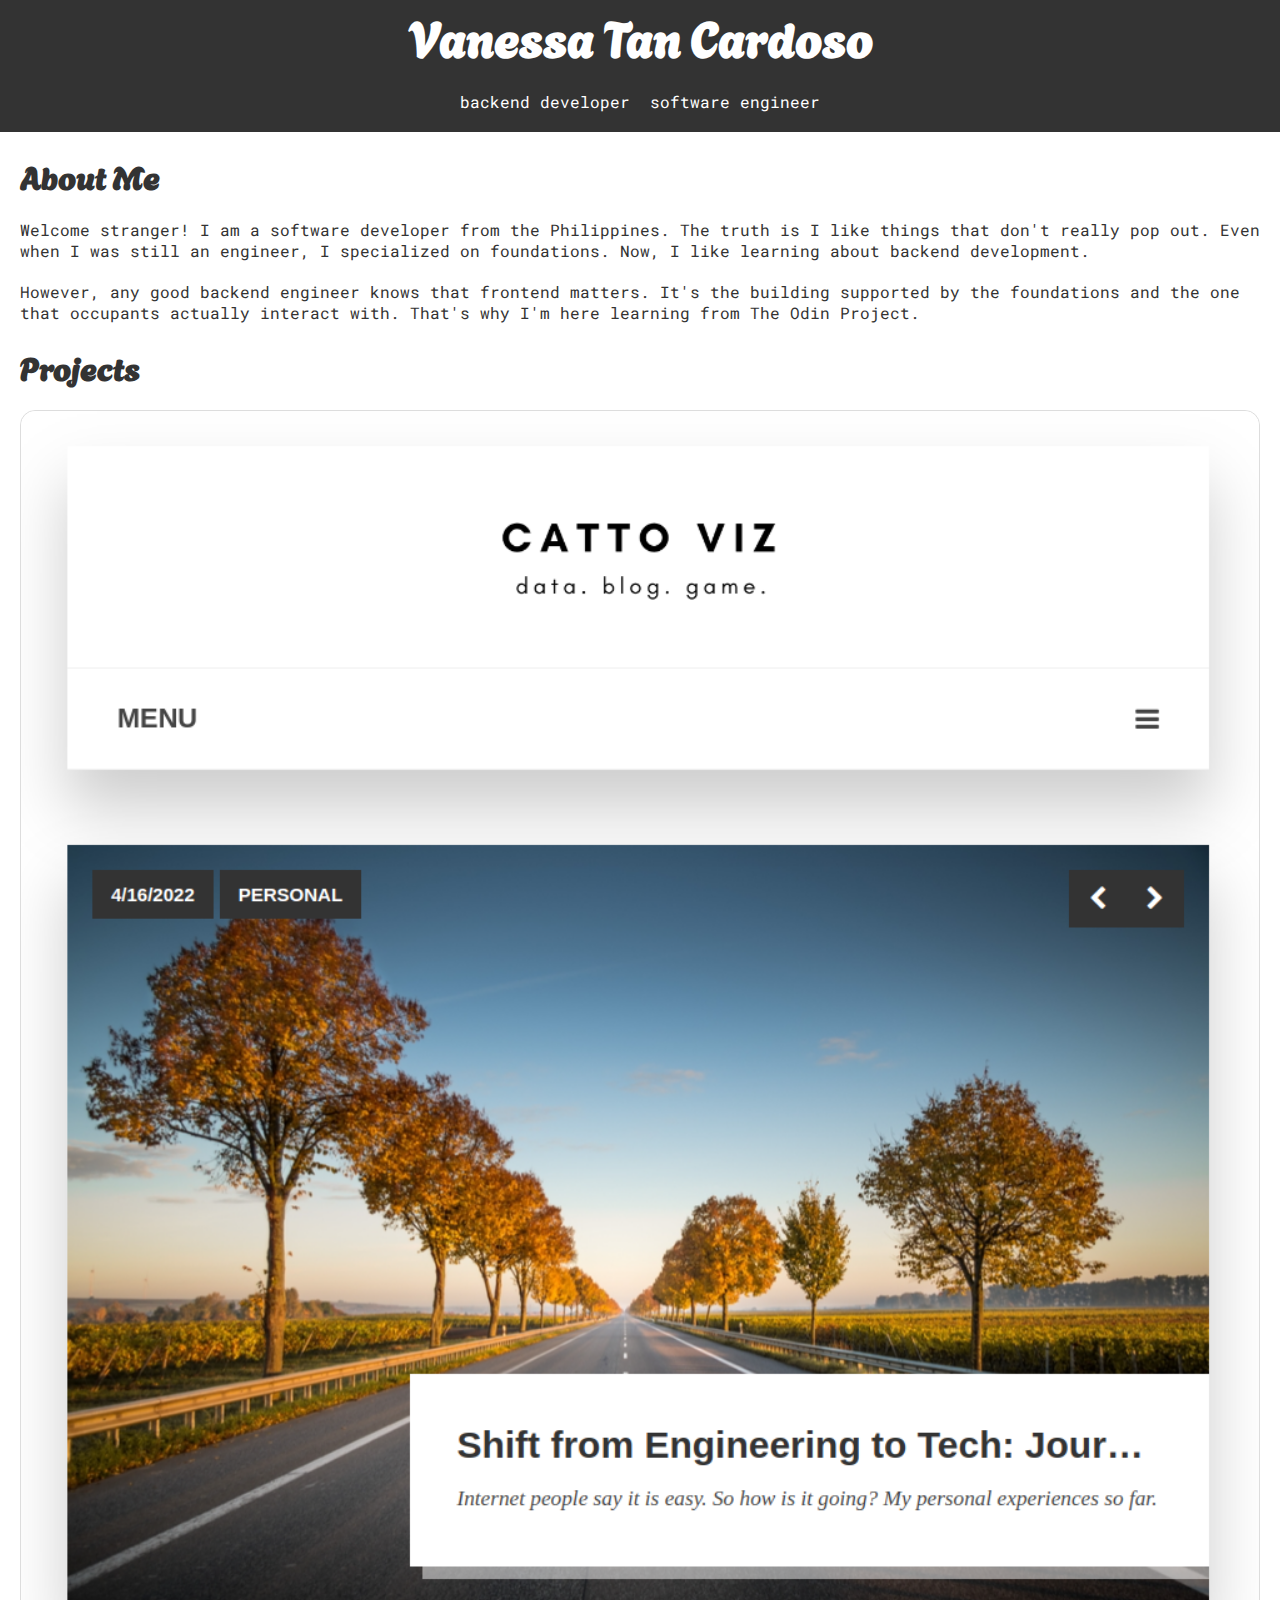
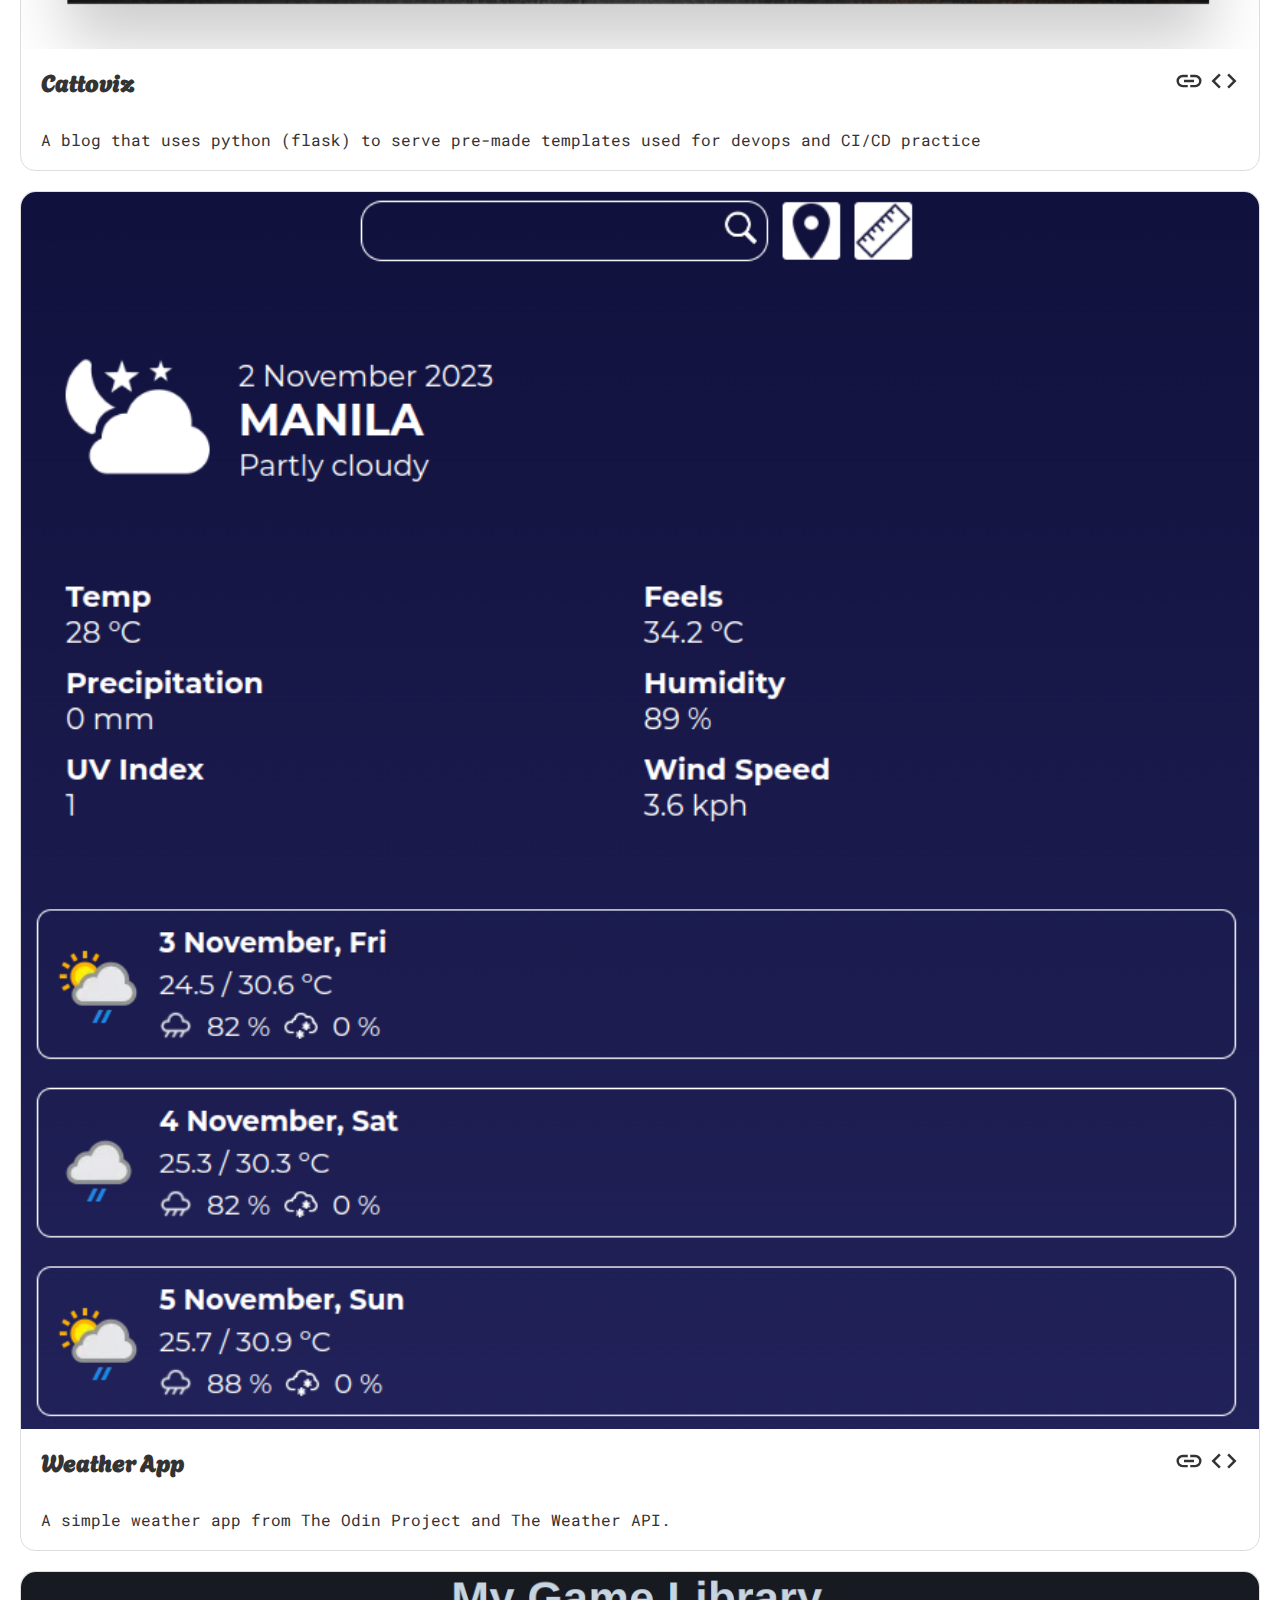
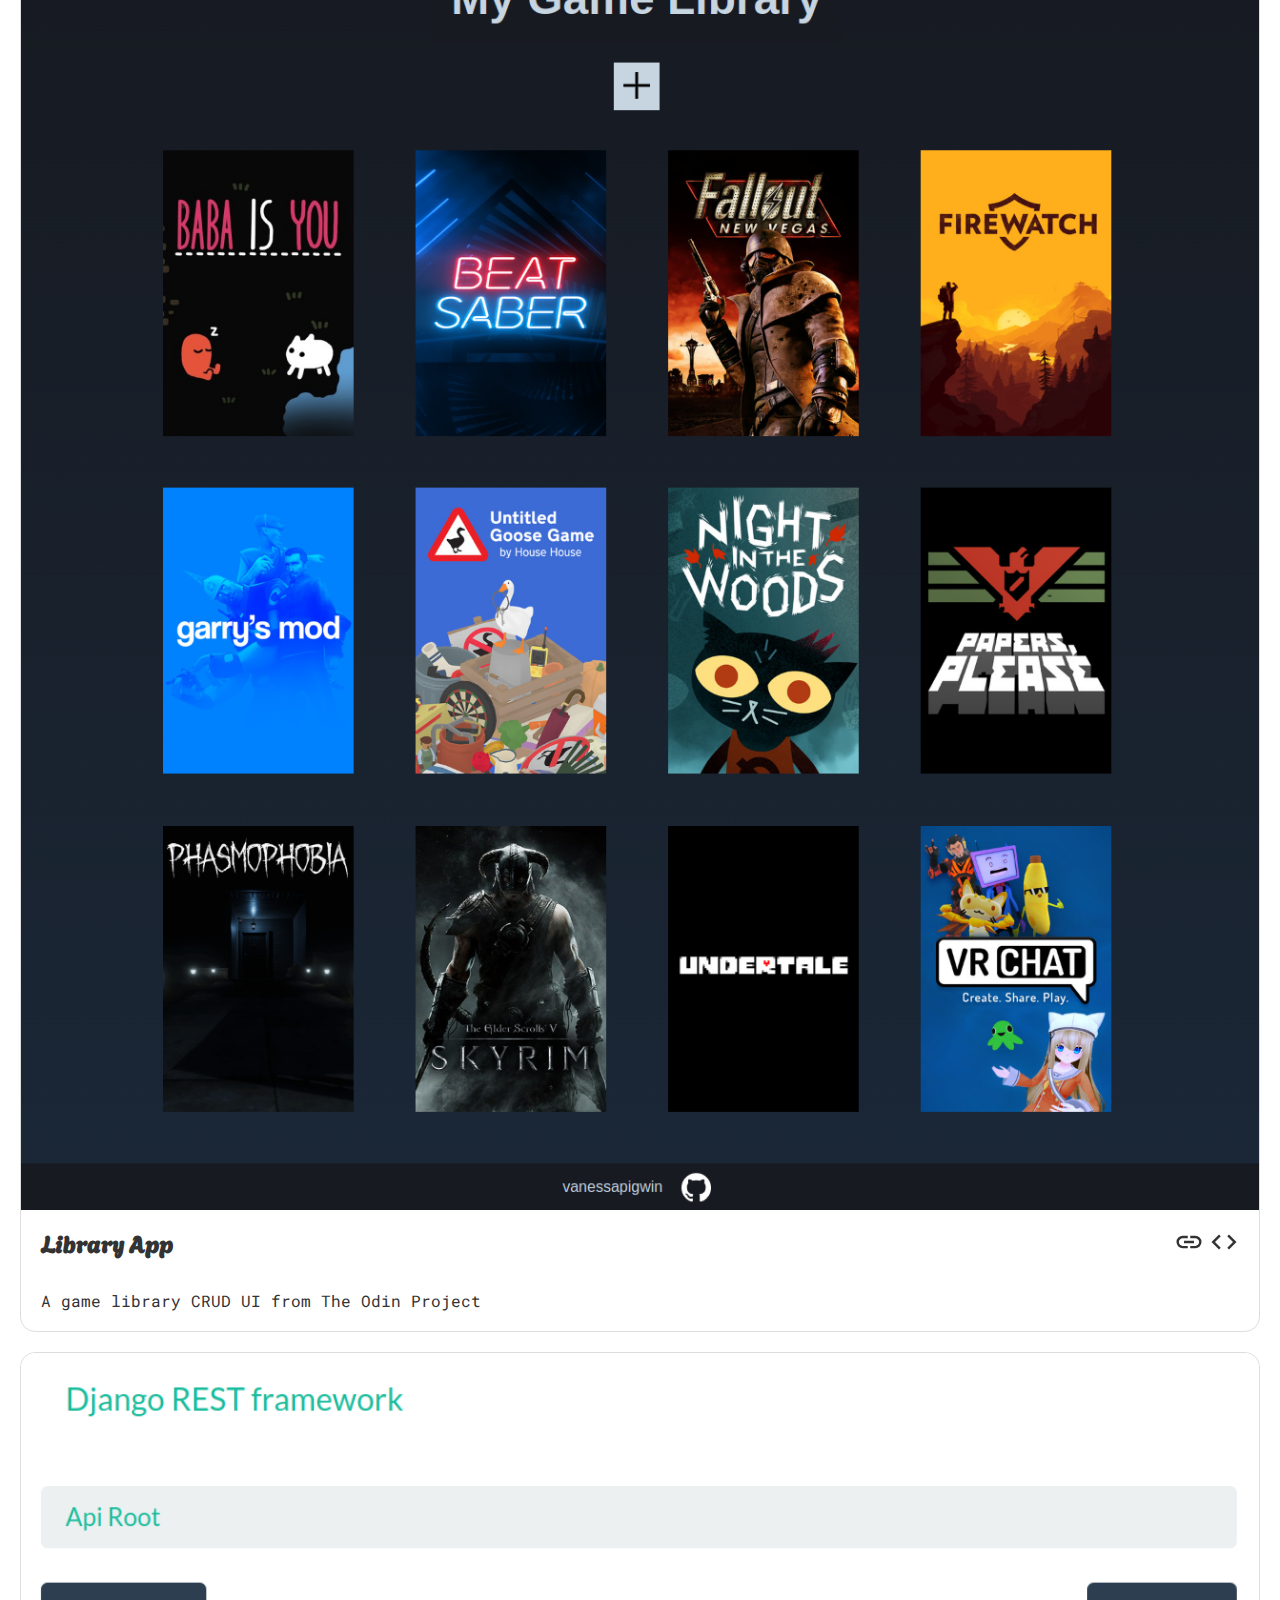
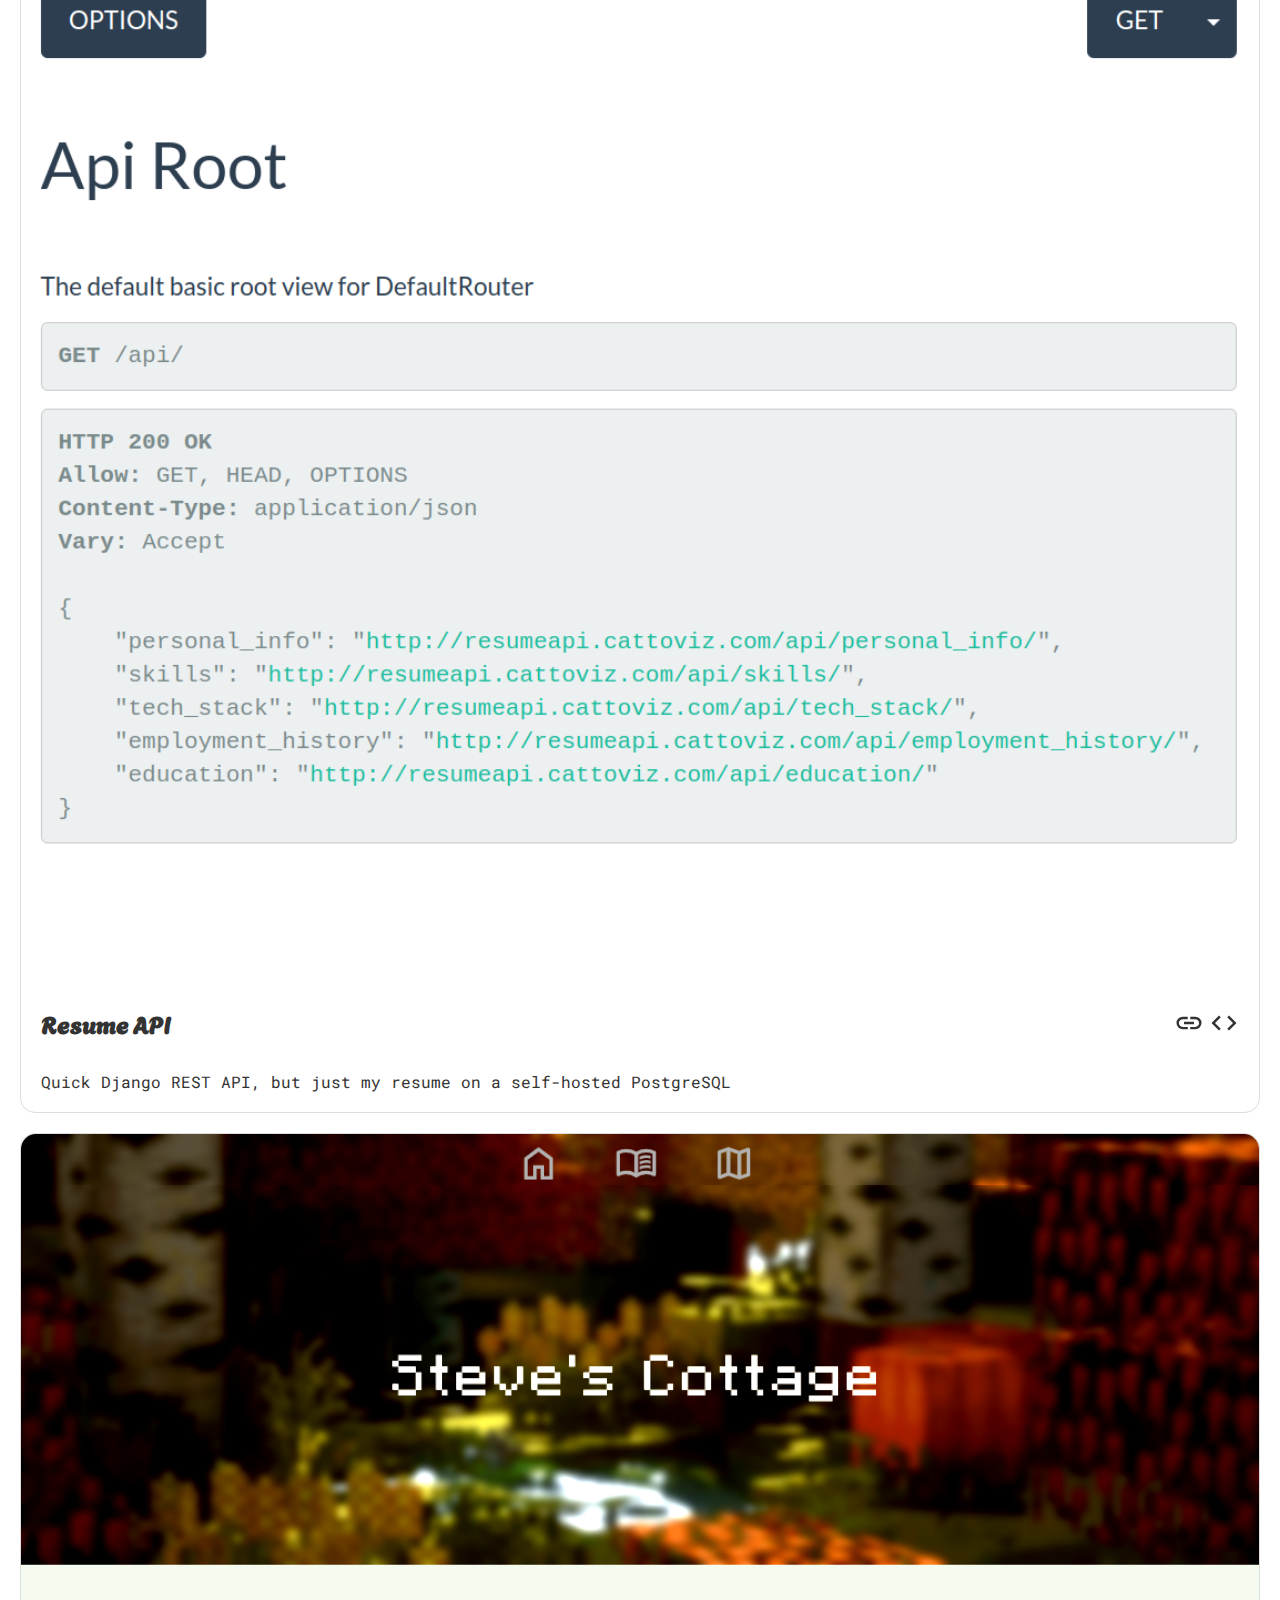
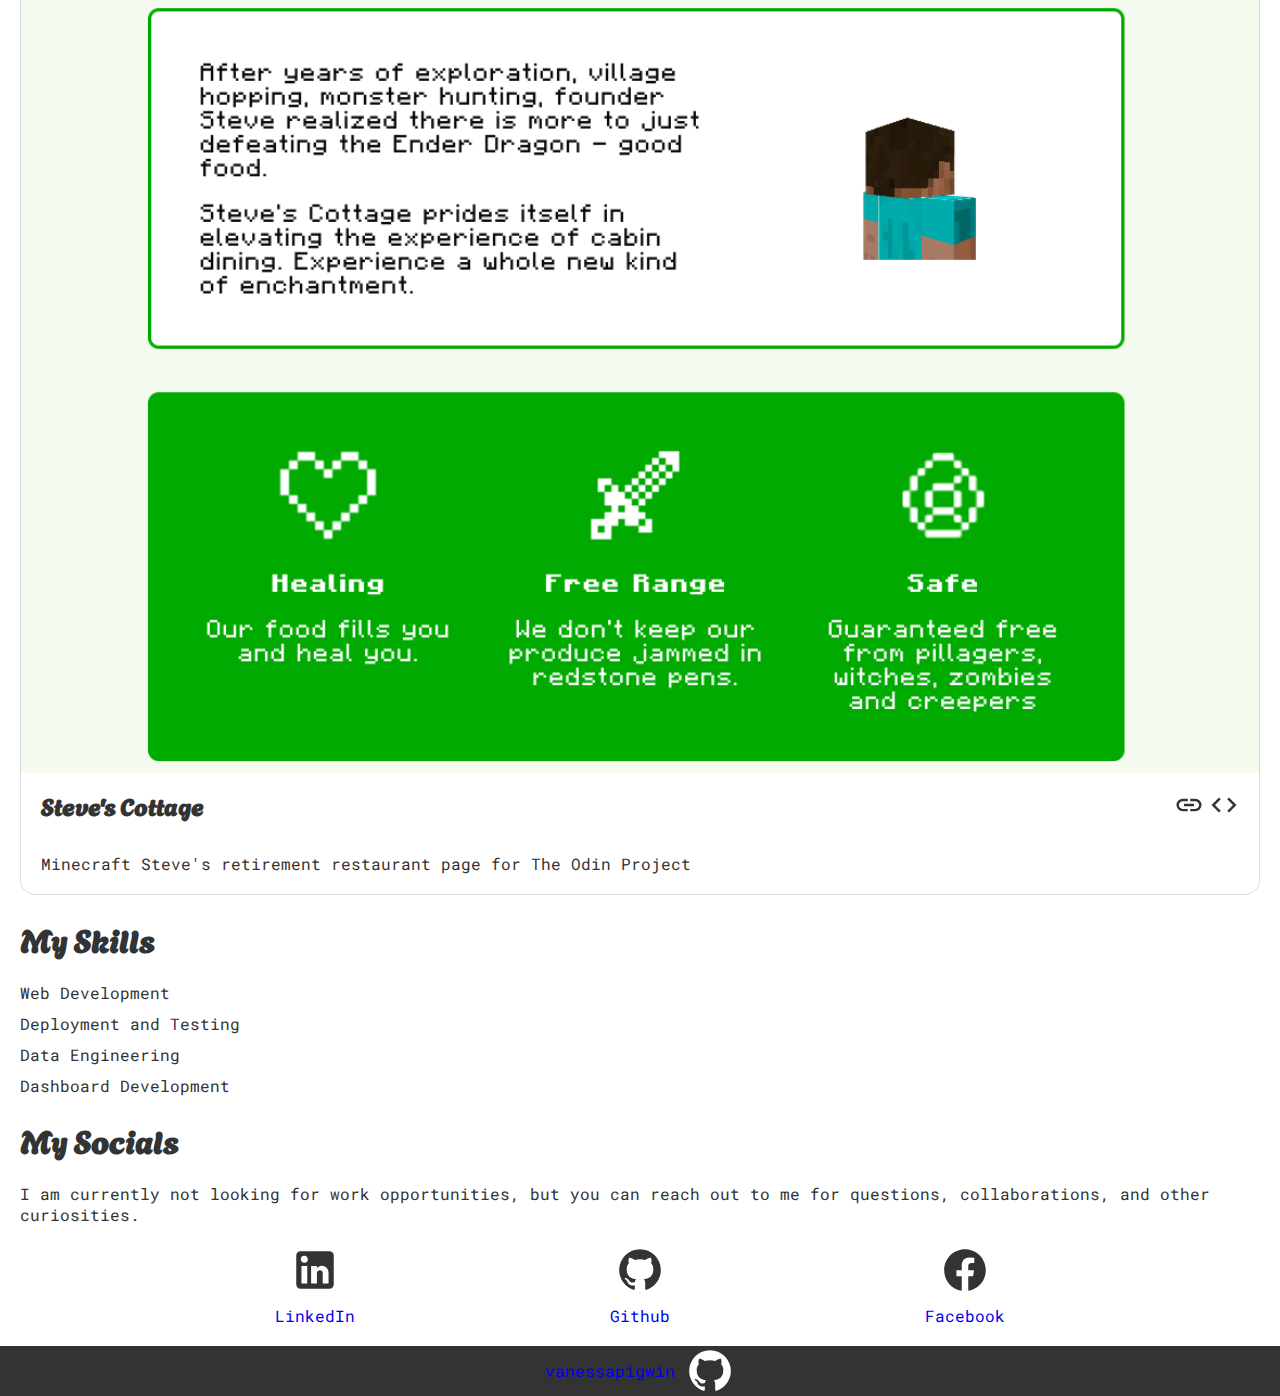
==== templates/index.html @ 7647636b "content ok" ====
<!DOCTYPE html>
<html lang="en">
<head>
    <meta charset="UTF-8">
    <meta name="viewport" content="width=device-width, initial-scale=1.0">
    <title>Portfolio Page - Vanessa Tan Cardoso</title>
    <link rel="preconnect" href="https://fonts.googleapis.com">
<link rel="preconnect" href="https://fonts.gstatic.com" crossorigin>
<link href="https://fonts.googleapis.com/css2?family=Agbalumo&family=Roboto+Mono&display=swap" rel="stylesheet">
<link rel="stylesheet" href="../static/css/style.css">
</head>
<body>
    <header>
        <h1>Vanessa Tan Cardoso</h1>
        <ul>
            <li>backend developer</li>
            <li>software engineer</li>
        </ul>
    </header>
    <main>
        <section class="about">
            <h2>About Me</h2>
            <p>
                Welcome stranger! I am a software developer from the Philippines.
                The truth is I like things that don't really pop out. Even when I was
                still an engineer, I specialized on foundations. Now, I like learning
                about backend development. 
            </p> 
            <p>
                However, any good backend engineer knows that frontend matters. It's
                the building supported by the foundations and the one that occupants actually
                interact with. That's why I'm here learning from The Odin Project.
            </p>
        </section>
        <section class="projects">
            <h2>Projects</h2>
            <ul>
                <div class="card">
                    <div class="img-container">
                        <img src="../static/images/cattoviz.png" alt="cattoviz-screenshot">
                    </div>
                    <div class="tray">
                        <h3>Cattoviz</h3>
                        <a href="https://github.com/vanessapigwin/cattoviz" class="repo" aria-label="Repo Link">
                            <img src="../static/images/link.svg" alt="link-icon">
                        </a>
                        <a href="https://cattoviz.com/" class="live" aria-label="Live Link">
                            <img src="../static/images/code.svg" alt="code-icon">
                        </a>
                    </div>
                    <p class="desc">A blog that uses python (flask) to serve pre-made templates used for devops and CI/CD practice</p>
                </div>
                <div class="card">
                    <div class="img-container">
                        <img src="../static/images/weatherapp.png" alt="weather-app-screenshot">
                    </div>
                    <div class="tray">
                        <h3>Weather App</h3>
                        <a href="https://github.com/vanessapigwin/weather-app-top" class="repo" aria-label="Repo Link">
                            <img src="../static/images/link.svg" alt="link-icon">
                        </a>
                        <a href="https://vanessapigwin.github.io/weather-app-top/" class="live" aria-label="Live Link">
                            <img src="../static//images/code.svg" alt="code-icon">
                        </a>
                    </div>
                    <p class="desc">A simple weather app from The Odin Project and The Weather API.</p>
                </div>
                <div class="card">
                    <div class="img-container">
                        <img src="../static/images/library.png" alt="library-screenshot">
                    </div>
                    <div class="tray">
                        <h3>Library App</h3>
                        <a href="https://github.com/vanessapigwin/top-library" class="repo" aria-label="Repo Link">
                            <img src="../static/images/link.svg" alt="link-icon">
                        </a>
                        <a href="https://vanessapigwin.github.io/top-library/" class="live" aria-label="Live Link">
                            <img src="../static//images/code.svg" alt="code-icon">
                        </a>
                    </div>
                    <p class="desc">A game library CRUD UI from The Odin Project</p>
                </div>
                <div class="card">
                    <div class="img-container">
                        <img src="../static/images/api.png" alt="django-api-screenshot">
                    </div>
                    <div class="tray">
                        <h3>Resume API</h3>
                        <a href="https://github.com/vanessapigwin/my_drf_resume" class="repo" aria-label="Repo Link">
                            <img src="../static/images/link.svg" alt="link-icon">
                        </a>
                        <a href="https://resumeapi.cattoviz.com/api/" class="live" aria-label="Live Link">
                            <img src="../static//images/code.svg" alt="code-icon">
                        </a>
                    </div>
                    <p class="desc">Quick Django REST API, but just my resume on a self-hosted PostgreSQL</p>
                </div>
                <div class="card">
                    <div class="img-container">
                        <img src="../static/images/restaurant.png" alt="restaurant-screenshot">
                    </div>
                    <div class="tray">
                        <h3>Steve's Cottage</h3>
                        <a href="https://github.com/vanessapigwin/top-restaurant-page" class="repo" aria-label="Repo Link">
                            <img src="../static/images/link.svg" alt="link-icon">
                        </a>
                        <a href="https://vanessapigwin.github.io/top-restaurant-page/" class="live" aria-label="Live Link">
                            <img src="../static//images/code.svg" alt="code-icon">
                        </a>
                    </div>
                    <p class="desc">Minecraft Steve's retirement restaurant page for The Odin Project</p>
                </div>
            </ul>
        </section>
        <section class="skills">
            <h2>My Skills</h2>
            <ul>
                <li>Web Development</li>
                <li>Deployment and Testing</li>
                <li>Data Engineering</li>
                <li>Dashboard Development</li>
            </ul>
        </section>
        <section class="contact">
            <h2>My Socials</h2>
            <p>
                I am currently not looking for work opportunities, but you can reach out to
                me for questions, collaborations, and other curiosities.
            </p>
            <ul>
                <li class="social-link">
                    <a href="https://ph.linkedin.com/in/vanessa-rica-tan-cardoso-402630131">
                        <img src="../static/images/linkedin.svg" alt="linkedin-icon">
                        <span>LinkedIn</span>
                    </a>
                </li>
                <li class="social-link">
                    <a href="https://github.com/vanessapigwin/">
                        <img src="../static/images/github.svg" alt="gh-icon">
                        <span>Github</span>
                    </a>
                </li>
                <li class="social-link">
                    <a href="https://www.youtube.com/watch?v=ydmPh4MXT3g">
                        <img src="../static/images/facebook.svg" alt="fb-icon">
                        <span>Facebook</span>
                    </a>
                </li>
            </ul>
        </section>
    </main>
    <footer>
        <a href="https://github.com/vanessapigwin/homepage-top" aria-label="Page Repository Link">
            <span>vanessapigwin</span>
            <img src="../static/images/github.svg" alt="gh-icon">
        </a>
    </footer>
</body>
</html>
---- static/css/style.css ----
* {
    margin: 0;
    padding: 0;
    /* border: solid 1px red; */
}

:root {
    --theme-black: #333333;
    --theme-white: white;
    --theme-teal: #51cbce;
    --theme-red: #C52233;
}

a {
    text-decoration: none;
}

a:visited {
    color: var(--theme-teal)
}

body {
    display: flex;
    flex-direction: column;
    font-family: 'Roboto Mono', 'Courier New', Courier, monospace;
    color: #333333
}

footer,
header {
    background-color: var(--theme-black);
    color: var(--theme-white);
    text-align: center;
}

header ul {
    justify-content: center;
    gap: 20px;
    padding: 20px 20px;
}

h1 {
    font-family: 'Agbalumo','Courier New', Courier, monospace;
    font-size: 3em;
}

h2 {
    font-family: 'Agbalumo','Courier New', Courier, monospace;
    font-size: 2em;
}

h3 {
    font-family: 'Agbalumo','Courier New', Courier, monospace;
    font-size: 1.5em;
}

img {
    width: 100%;
}

main {
    display: flex;
    flex-direction: column;
    padding: 20px 0;
    gap: 20px;
}

section {
    padding: 0 20px;
    display: flex;
    flex-direction: column;
    gap: 20px   
}

ul {
    list-style-type: none;
    display: flex;
}

p {
    padding-bottom: 10px 0;
}


a > img {
    width: 100%;
    max-width: 50px;
    max-height: 50px;
}

.card {
    .img-container {
        aspect-ratio: 1/1;
        width: 100%;
        object-fit: cover;
    }

    .img-container img {
        border-radius: 15px 15px 0 0;
    }
    
    .desc {
        padding: 20px
    }

    .tray {
        padding: 10px 20px;
        display: flex;
        align-items: center;
        gap: 5px
    }

    .tray h3 {
        margin-right: auto;
    }

    .tray a img {
        max-width: 30px;
        filter: invert(0.2);
        display: flex;
    }

    border-radius: 15px;
    border: solid 1px #ddd;
}

.contact ul {
    justify-content: space-evenly;
    /* gap: 10px */
}

.projects ul {
    flex-direction: column;
    gap: 20px
}

.skills ul {
    flex-direction: column;
    gap: 10px
}

.social-link a {
    display: flex;
    flex-direction: column;
    align-items: center;
    gap: 10px;
}

.social-link a img {
    filter: invert(0.2);
}

footer a {
    display: flex;
    justify-content: center;
    align-items: center;
    gap: 10px;
}

footer > a > img {
    filter: invert(1);
}
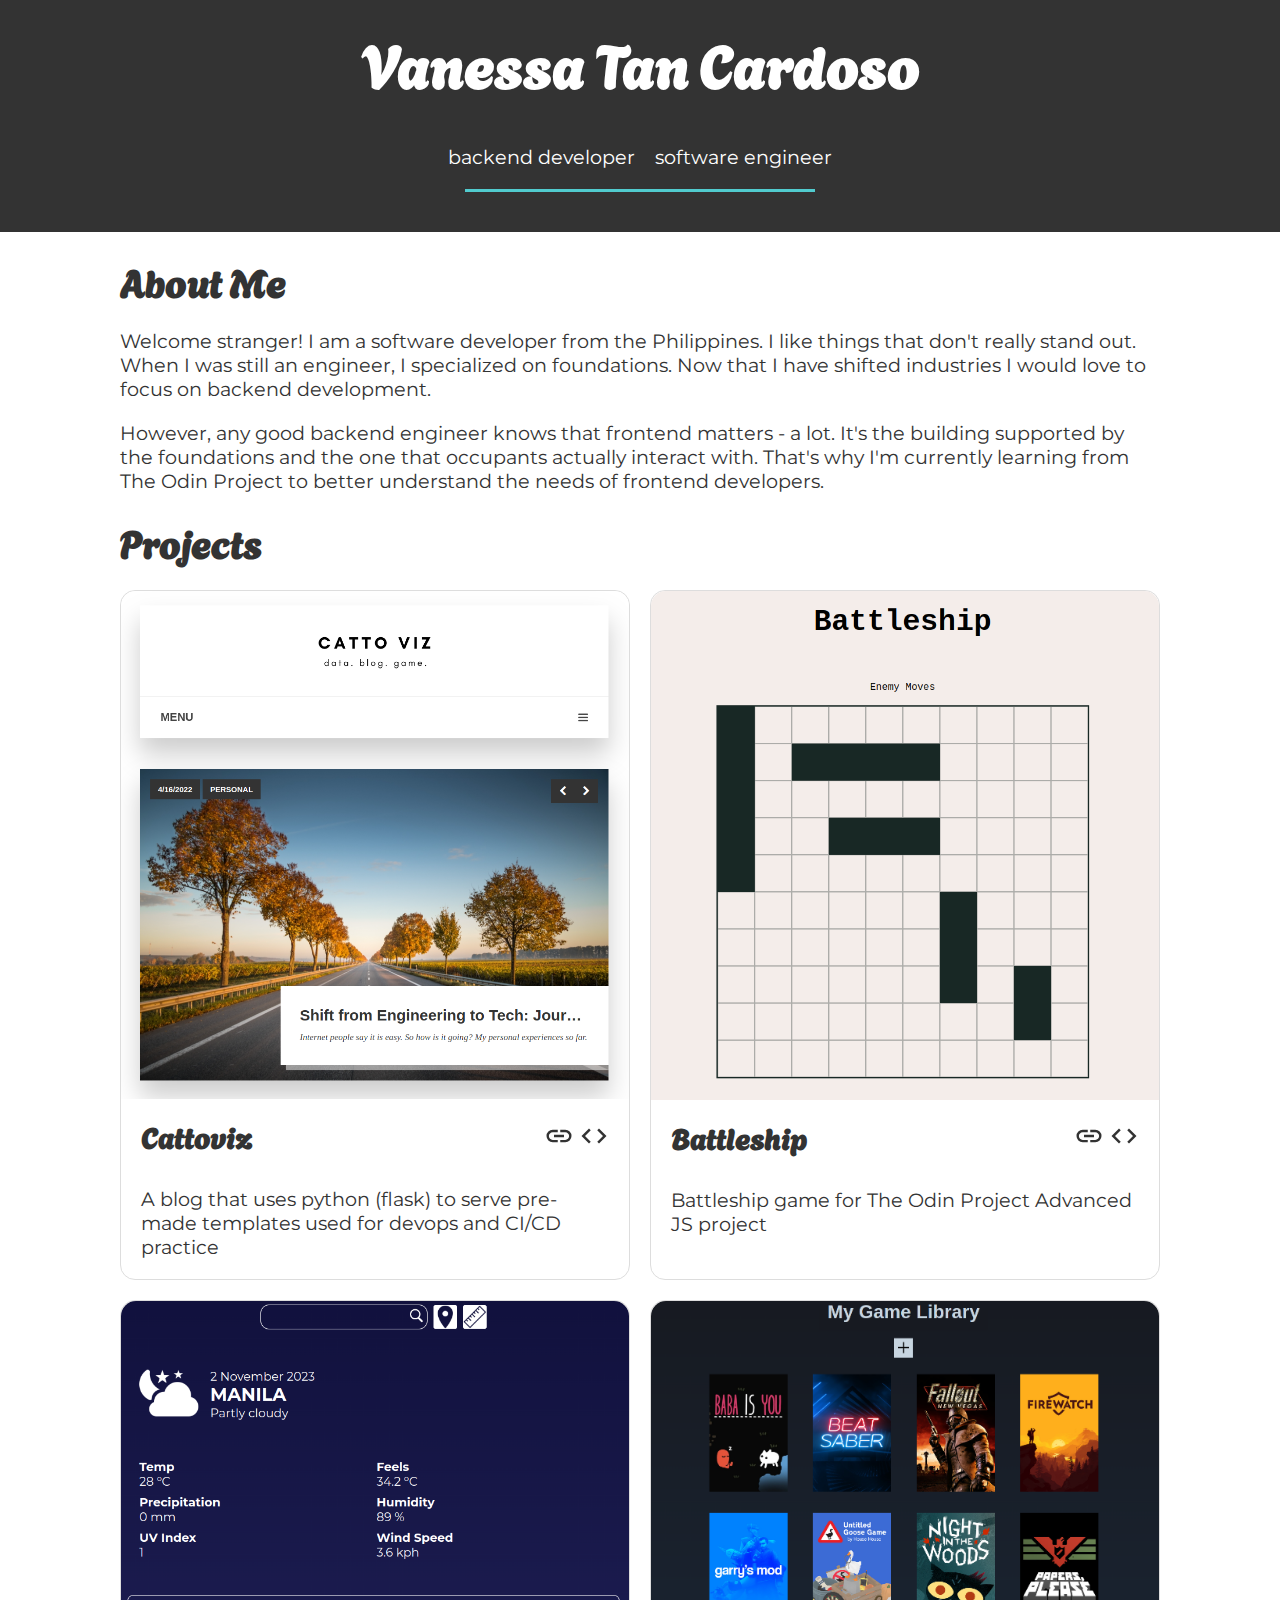
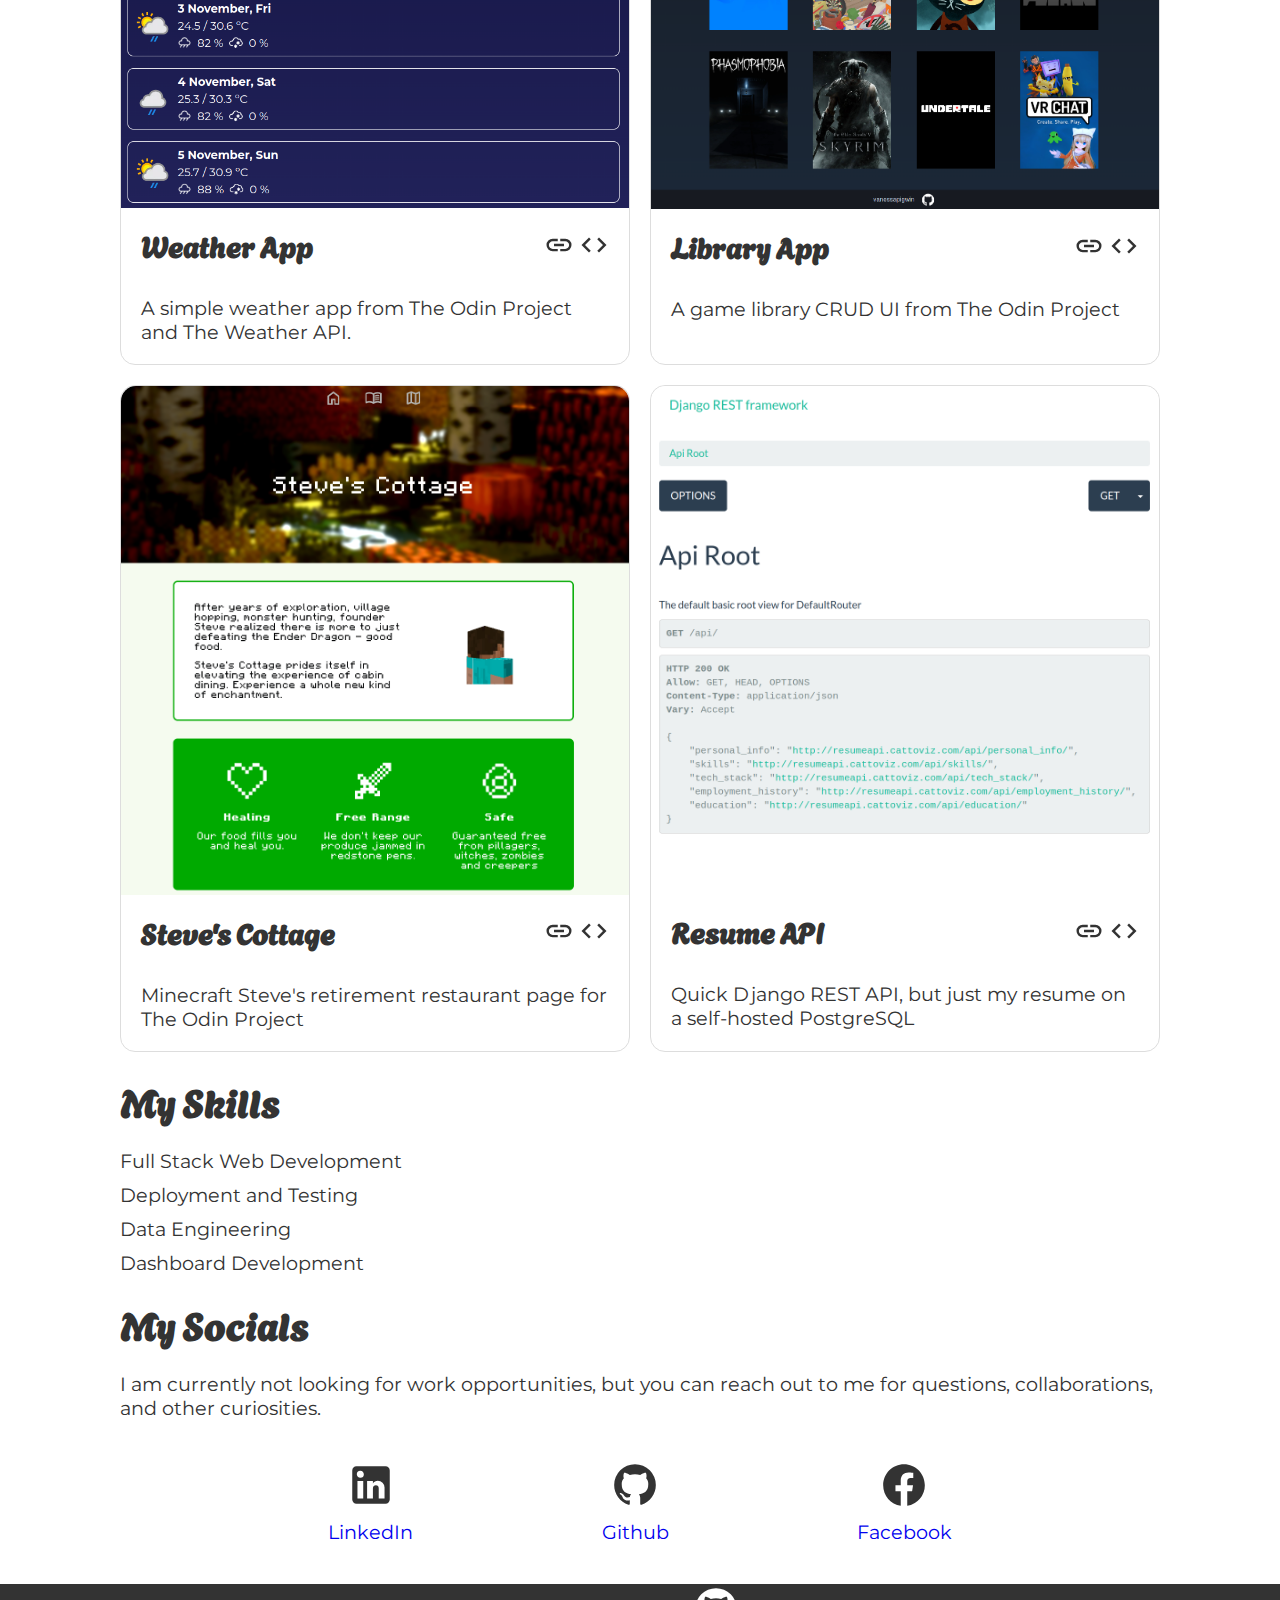
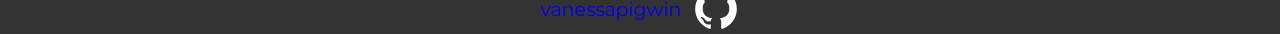
==== commit 1e0efb3d: "css and js ok" ====
--- a/templates/index.html
+++ b/templates/index.html
@@ -5,8 +5,6 @@
     <meta name="viewport" content="width=device-width, initial-scale=1.0">
     <title>Portfolio Page - Vanessa Tan Cardoso</title>
     <link rel="preconnect" href="https://fonts.googleapis.com">
-<link rel="preconnect" href="https://fonts.gstatic.com" crossorigin>
-<link href="https://fonts.googleapis.com/css2?family=Agbalumo&family=Roboto+Mono&display=swap" rel="stylesheet">
 <link rel="stylesheet" href="../static/css/style.css">
 </head>
 <body>
@@ -16,20 +14,22 @@
             <li>backend developer</li>
             <li>software engineer</li>
         </ul>
+        <span> </span>
     </header>
     <main>
         <section class="about">
             <h2>About Me</h2>
             <p>
                 Welcome stranger! I am a software developer from the Philippines.
-                The truth is I like things that don't really pop out. Even when I was
-                still an engineer, I specialized on foundations. Now, I like learning
-                about backend development. 
+                I like things that don't really stand out. When I was still an engineer, 
+                I specialized on foundations. Now that I have
+                shifted industries I would love to focus on backend development. 
             </p> 
             <p>
-                However, any good backend engineer knows that frontend matters. It's
+                However, any good backend engineer knows that frontend matters - a lot. It's
                 the building supported by the foundations and the one that occupants actually
-                interact with. That's why I'm here learning from The Odin Project.
+                interact with. That's why I'm currently learning from The Odin Project to
+                better understand the needs of frontend developers.
             </p>
         </section>
         <section class="projects">
@@ -49,6 +49,21 @@
                         </a>
                     </div>
                     <p class="desc">A blog that uses python (flask) to serve pre-made templates used for devops and CI/CD practice</p>
+                </div>
+                <div class="card">
+                    <div class="img-container">
+                        <img src="../static/images/battleship.png" alt="battleship-screenshot">
+                    </div>
+                    <div class="tray">
+                        <h3>Battleship</h3>
+                        <a href="https://github.com/vanessapigwin/battleship-top" class="repo" aria-label="Repo Link">
+                            <img src="../static/images/link.svg" alt="link-icon">
+                        </a>
+                        <a href="https://vanessapigwin.github.io/battleship-top/" class="live" aria-label="Live Link">
+                            <img src="../static//images/code.svg" alt="code-icon">
+                        </a>
+                    </div>
+                    <p class="desc">Battleship game for The Odin Project Advanced JS project</p>
                 </div>
                 <div class="card">
                     <div class="img-container">
@@ -82,6 +97,21 @@
                 </div>
                 <div class="card">
                     <div class="img-container">
+                        <img src="../static/images/restaurant.png" alt="restaurant-screenshot">
+                    </div>
+                    <div class="tray">
+                        <h3>Steve's Cottage</h3>
+                        <a href="https://github.com/vanessapigwin/top-restaurant-page" class="repo" aria-label="Repo Link">
+                            <img src="../static/images/link.svg" alt="link-icon">
+                        </a>
+                        <a href="https://vanessapigwin.github.io/top-restaurant-page/" class="live" aria-label="Live Link">
+                            <img src="../static//images/code.svg" alt="code-icon">
+                        </a>
+                    </div>
+                    <p class="desc">Minecraft Steve's retirement restaurant page for The Odin Project</p>
+                </div>
+                <div class="card">
+                    <div class="img-container">
                         <img src="../static/images/api.png" alt="django-api-screenshot">
                     </div>
                     <div class="tray">
@@ -95,27 +125,12 @@
                     </div>
                     <p class="desc">Quick Django REST API, but just my resume on a self-hosted PostgreSQL</p>
                 </div>
-                <div class="card">
-                    <div class="img-container">
-                        <img src="../static/images/restaurant.png" alt="restaurant-screenshot">
-                    </div>
-                    <div class="tray">
-                        <h3>Steve's Cottage</h3>
-                        <a href="https://github.com/vanessapigwin/top-restaurant-page" class="repo" aria-label="Repo Link">
-                            <img src="../static/images/link.svg" alt="link-icon">
-                        </a>
-                        <a href="https://vanessapigwin.github.io/top-restaurant-page/" class="live" aria-label="Live Link">
-                            <img src="../static//images/code.svg" alt="code-icon">
-                        </a>
-                    </div>
-                    <p class="desc">Minecraft Steve's retirement restaurant page for The Odin Project</p>
-                </div>
             </ul>
         </section>
         <section class="skills">
             <h2>My Skills</h2>
             <ul>
-                <li>Web Development</li>
+                <li>Full Stack Web Development</li>
                 <li>Deployment and Testing</li>
                 <li>Data Engineering</li>
                 <li>Dashboard Development</li>
@@ -155,5 +170,6 @@
             <img src="../static/images/github.svg" alt="gh-icon">
         </a>
     </footer>
+    <script src="../static/js/index.js"></script>
 </body>
 </html>--- a/static/css/style.css
+++ b/static/css/style.css
@@ -1,7 +1,9 @@
 * {
     margin: 0;
     padding: 0;
-    /* border: solid 1px red; */
+    text-decoration: none;
+    list-style-type: none;
+    box-sizing: border-box;
 }
 
 :root {
@@ -11,8 +13,14 @@
     --theme-red: #C52233;
 }
 
-a {
-    text-decoration: none;
+@font-face {
+    font-family: 'Montserrat';
+    src: url(../fonts/Montserrat-Regular.ttf);
+}
+
+@font-face {
+    font-family: 'Agbalumo';
+    src: url(../fonts/Agbalumo-Regular.ttf);
 }
 
 a:visited {
@@ -22,7 +30,8 @@
 body {
     display: flex;
     flex-direction: column;
-    font-family: 'Roboto Mono', 'Courier New', Courier, monospace;
+    font-family:'Montserrat', Arial, Helvetica, sans-serif;
+    font-size: 1.2em;
     color: #333333
 }
 
@@ -33,10 +42,20 @@
     text-align: center;
 }
 
+header {
+    min-height: 100vh;
+    display: flex;
+    flex-direction: column;
+    justify-content: center;
+    align-items: center;
+    padding: 20px 0 40px 0;
+    gap: 20px
+}
+
 header ul {
-    justify-content: center;
+    justify-content: space-between;
     gap: 20px;
-    padding: 20px 20px;
+    padding-top: 20px;
 }
 
 h1 {
@@ -73,7 +92,6 @@
 }
 
 ul {
-    list-style-type: none;
     display: flex;
 }
 
@@ -126,7 +144,7 @@
 
 .contact ul {
     justify-content: space-evenly;
-    /* gap: 10px */
+    padding: 20px;
 }
 
 .projects ul {
@@ -161,3 +179,66 @@
     filter: invert(1);
 }
 
+@media screen and (min-width:700px) and (max-width: 1080px) {
+    header {
+        min-height: 30%;
+    }
+    
+    .projects {
+        max-width: 600px;
+        align-self: center;
+    }
+}
+
+@media screen and (min-width:1080px) {
+    header {
+        min-height: 30%;
+    }
+
+    main {
+        max-width: 1080px;
+        align-self: center;
+    }
+
+    .projects ul {
+        display: grid;
+        grid-template-columns: 1fr 1fr;
+    }
+}
+
+header span {
+    content: " ";
+    width: 70%;
+    max-width: 350px;
+    height: 3px;
+    background-color: var(--theme-teal);
+    animation: underline 2s
+}
+
+/* animations */
+
+@keyframes underline {
+    0% {
+        transform: scaleX(0);
+    }
+    to {
+        transform: scaleX(1);
+    }
+}
+
+@keyframes cardanimation {
+    0% {
+        transform: translateY(100px);
+        opacity: 0;
+    }
+    100% {
+        transform: translateY(0);
+        opacity: 1
+    }
+}
+
+@media (prefers-reduced-motion: no-preference) {
+    .img-animation {
+      animation: cardanimation 1s 1;
+    }
+  }
